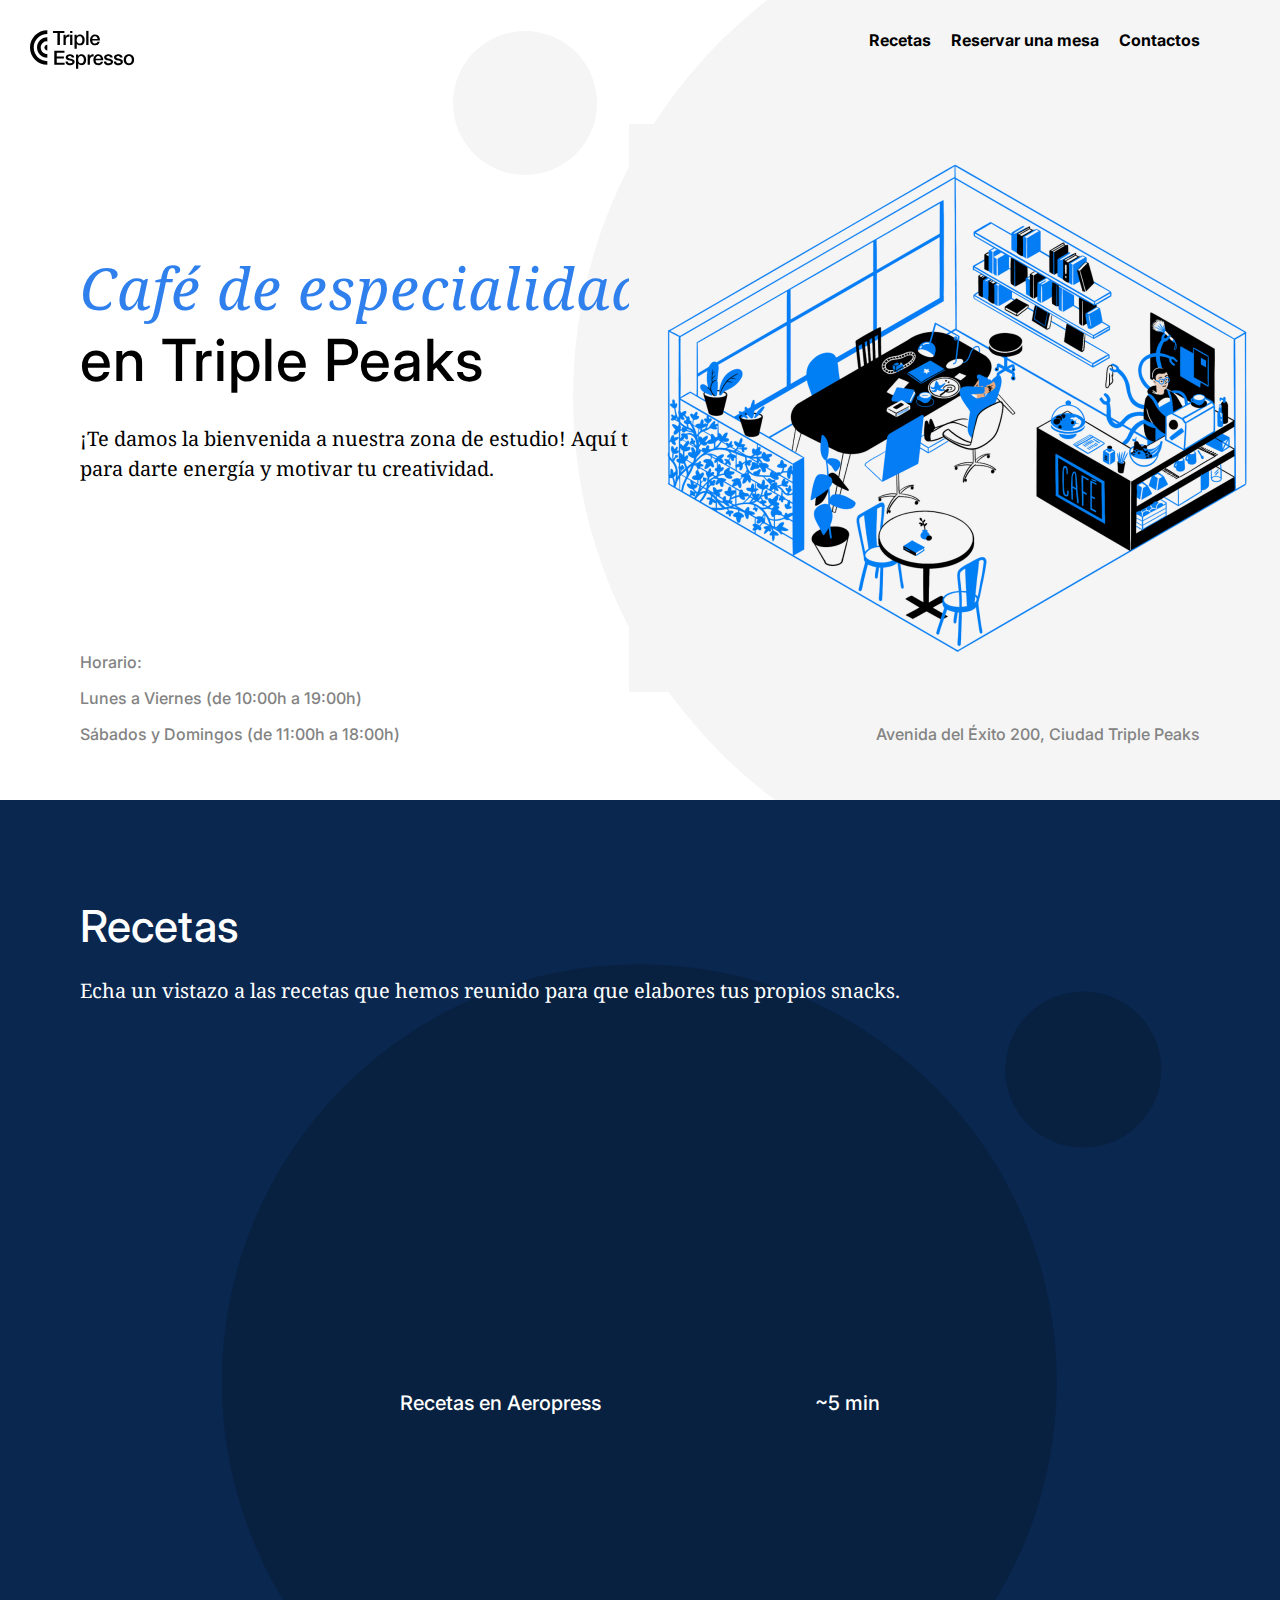
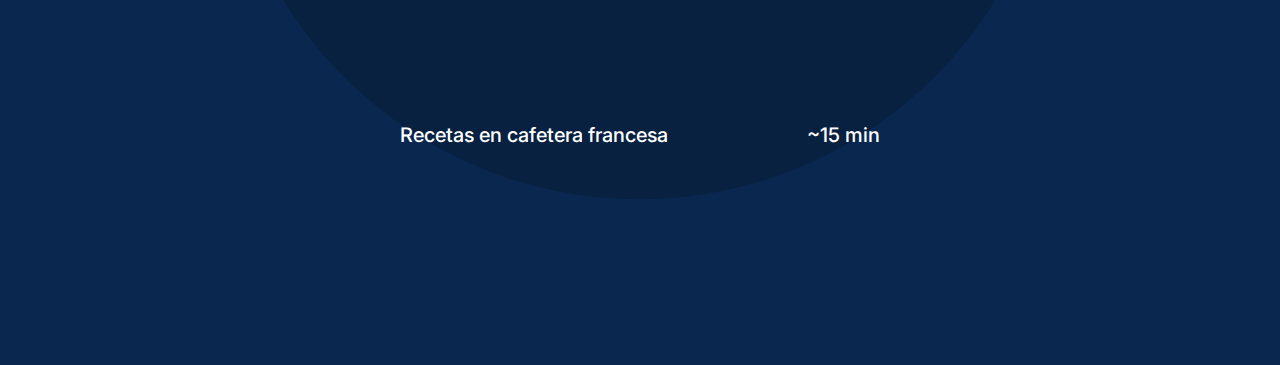
==== index.html @ 5080cb40 "Nueva actualización de mi proyecto 14" ====
<!DOCTYPE html>
<html lang="es">
  <head>
    <meta charset="UTF-8" />
    <meta name="viewport" content="width=device-width, initial-scale=1.0" />
    <meta name="author" content="Paola Gomez" />
    <meta
      name="keywords"
      content="palabra clave 1, palabra clave 2, palabra clave 3"
    />
    <meta
      name="description"
      content="Los meta tags de HTML codifican información para ser interpretada por el navegador y los buscadores. ¿Sabes cuáles son imprescindibles?"
    />
    <link rel="preconnect" href="https://fonts.googleapis.com" />
    <link rel="preconnect" href="https://fonts.gstatic.com" crossorigin />
    <link
      href="https://fonts.googleapis.com/css2?family=Inter&display=swap"
      rel="stylesheet"
    />
    <link
      href="https://fonts.googleapis.com/css2?family=Inter:wght@500&display=swap"
      rel="stylesheet"
    />
    <link
      href="https://fonts.googleapis.com/css2?family=Inter:wght@700&display=swap"
      rel="stylesheet"
    />
    <link
      href="https://fonts.googleapis.com/css2?family=Inter:wght@700&family=Noto+Serif:ital@0;1&display=swap"
      rel="stylesheet"
    />
    <link
      href="https://fonts.googleapis.com/css2?family=Inter:wght@700&family=Noto+Serif:ital,wdth@1,62.5..100&display=swap"
      rel="stylesheet"
    />
    <title>Cafetería</title>
    <link rel="stylesheet" href="./vendor/normalize.css" />
    <link rel="stylesheet" href="./pages/index.css" />
    <link rel="shortcut icon" href="favicon.ico" />
  </head>
  <body>
    <div class="page">
      <header class="header">
        <nav class="nav">
          <img
            src="./images/logo_coffeeshop_dark.svg"
            alt="Logotipo de la Cafetería"
            class="nav__logo"
          />
          <ul class="nav__links">
            <li>
              <a class="nav__link" href="#recipes"> Recetas</a>
            </li>
            <li>
              <a class="nav__link" href="#reservation">Reservar una mesa</a>
            </li>
            <li>
              <a class="nav__link" href="#footer">Contactos</a>
            </li>
          </ul>
        </nav>
        <h1 class="header__title">
          <span class="header__span-accent">Café&nbsp;de&nbsp;especialidad</span
          >en&nbsp;Triple&nbsp;Peaks
        </h1>
        <p class="header__description">
          ¡Te damos la bienvenida a nuestra zona de estudio! Aquí tenemos café
          para darte energía y motivar tu creatividad.
        </p>
        <img
          src="./images/inside_coffee_shop.png"
          alt="Ilustración 'Dentro de la Cafetería'"
          class="header__image"
        />

        <div class="header__footer">
          <div class="header__schedules">
            <p class="header__paragraph">Horario:</p>
            <p class="header__paragraph">
              Lunes a Viernes (de 10:00h a 19:00h)
            </p>
            <p class="header__paragraph">
              Sábados y Domingos (de 11:00h a 18:00h)
            </p>
          </div>
          <div class="header__adress">
            <p class="header__paragraph">
              Avenida del Éxito 200, Ciudad Triple Peaks
            </p>
          </div>
        </div>
      </header>

      <main class="content">
        <section class="recipes" id="recipes">
          <h2 class="recipes__title">Recetas</h2>
          <p class="recipes__subtitle">
            Echa un vistazo a las recetas que hemos reunido para que elabores
            tus propios snacks.
          </p>

          <section class="recipes__videos">
            <section class="recipes__videos-item">
              <iframe
                class="recipes__iframe"
                src="https://www.youtube.com/embed/j6VlT_jUVPc?si=RWPNzAtAzvzfz359"
                title="YouTube video player"
                allow="accelerometer; autoplay; clipboard-write; encrypted-media; gyroscope; picture-in-picture; web-share"
                referrerpolicy="strict-origin-when-cross-origin"
                allowfullscreen
              ></iframe>
              <p class="recipes__video-caption">
                Recetas en Aeropress
                <span class="recipes__video-caption-span">~5 min</span>
              </p>
              <iframe
                class="recipes__iframe"
                src="https://www.youtube.com/embed/st571DYYTR8?si=-ZnwecNfgwsExt08"
                title="YouTube video player"
                allow="accelerometer; autoplay; clipboard-write; encrypted-media; gyroscope; picture-in-picture; web-share"
                referrerpolicy="strict-origin-when-cross-origin"
                allowfullscreen
              ></iframe>
              <p class="recipes__video-caption">
                Recetas en cafetera francesa
                <span class="recipes__video-caption-span">~15 min</span>
              </p>
            </section>
          </section>
        </section>
      </main>

      <section class="reservation" id="reservation"></section>
      <footer class="footer" id="footer"></footer>
    </div>
  </body>
</html>
---- pages/index.css ----
.page {
  min-width: 1100px;
  max-width: 1600px;
  margin: 0 auto;
  font-family: "Arial", sans-serif, "Times New Roman", serif;
  font-size: 16px;
  line-height: 20px;
}
.header {
  display: flex;
  flex-direction: column;
  flex-wrap: wrap;
  position: relative;
  background-color: #ffffff;
  background-image: url("../images/background_header.svg");
  background-repeat: no-repeat;
  background-position: center;
  background-size: cover;
  min-height: 720px;
  max-height: 800px;
  height: 100vh;
}
.nav {
  display: flex;
  justify-content: space-between;
  flex-direction: row;
}
.nav__logo {
  width: 105px;
  height: 39px;
  position: relative;
  margin-top: 30px;
  margin-left: 30px;
}
.nav__links {
  display: flex;
  list-style-type: none;
  column-gap: 20px;
  margin-top: 30px;
  margin-right: 80px;
  padding: 0;
}
.nav__link {
  font-family: "inter";
  font-style: normal;
  font-weight: 500;
  font-size: 16px;
  line-height: 20px;
  color: #000000;
  text-decoration: none;
  font-weight: bold;
}

header__content {
  display: flex;
  justify-content: space-between;
}
.header__title {
  max-width: 709px;
  margin-left: 80px;
  margin-top: 183px;
  margin-bottom: 0;
  font-family: "inter";
  font-style: normal;
  font-weight: 500;
  font-size: 58px;
  line-height: 72px;
  letter-spacing: 1px;
}
.header__span-accent {
  font-family: "Noto Serif";
  font-style: italic;
  font-weight: normal;
  font-size: 58px;
  line-height: 72px;
  color: #2f80ed;
  display: block;
}
.header__description {
  display: flex;
  max-width: 683px;
  margin-top: 28px;
  margin-left: 80px;
  font-family: "Noto Serif";
  font-size: 20px;
  line-height: 30px;
}
.header__image {
  position: absolute;
  width: 646px;
  height: 568px;
  top: 124px;
  right: 5px;
}
.header__footer {
  display: flex;
  justify-content: space-between;
  margin-top: auto;
  margin: auto 80px 40px;
  font-family: "inter";
  font-style: normal;
  font-weight: 500;
  font-size: 16px;
  line-height: 20px;
  color: #838383;
}

.header__schedules {
  list-style-type: none;
}
.header__adress {
  position: absolute;
  z-index: 1;
  right: 80px;
  bottom: 40px;
}
.recipes {
  background-color: #0a2750;
  background-image: url(/images/background_recipes.svg);
  background-repeat: no-repeat;
  background-position: center;
  background-size: cover;
  color: #ffffff;
}

.recipes__title {
  margin: 0;
  padding-top: 100px;
  padding-bottom: 24px;
  padding-left: 80px;
  max-width: 580px;
  font-family: "inter";
  font-style: normal;
  font-weight: 500;
  font-size: 44px;
  line-height: 52px;
}

.recipes__subtitle {
  margin: 0;
  padding-left: 80px;
  padding-bottom: 80px;
  font-family: "Noto Serif";
  font-style: normal;
  font-weight: normal;
  font-size: 20px;
  line-height: 30px;
}

.recipes__videos {
  display: flex;
  column-gap: 40px;
  margin: 0 auto;
  max-width: fit-content;
  padding-bottom: 215px;
}

.recipes__videos-item {
  align-content: center;
}

.recipes__iframe {
  border: none;
  width: 480px;
  height: 273px;
}

.recipes__video-caption {
  margin: 0;
  font-family: "inter";
  font-style: normal;
  font-weight: 500;
  font-size: 20px;
  line-height: 30px;
  padding-top: 24px;
}

.recipes__video-caption-span {
  justify-content: end;
  float: right;
}
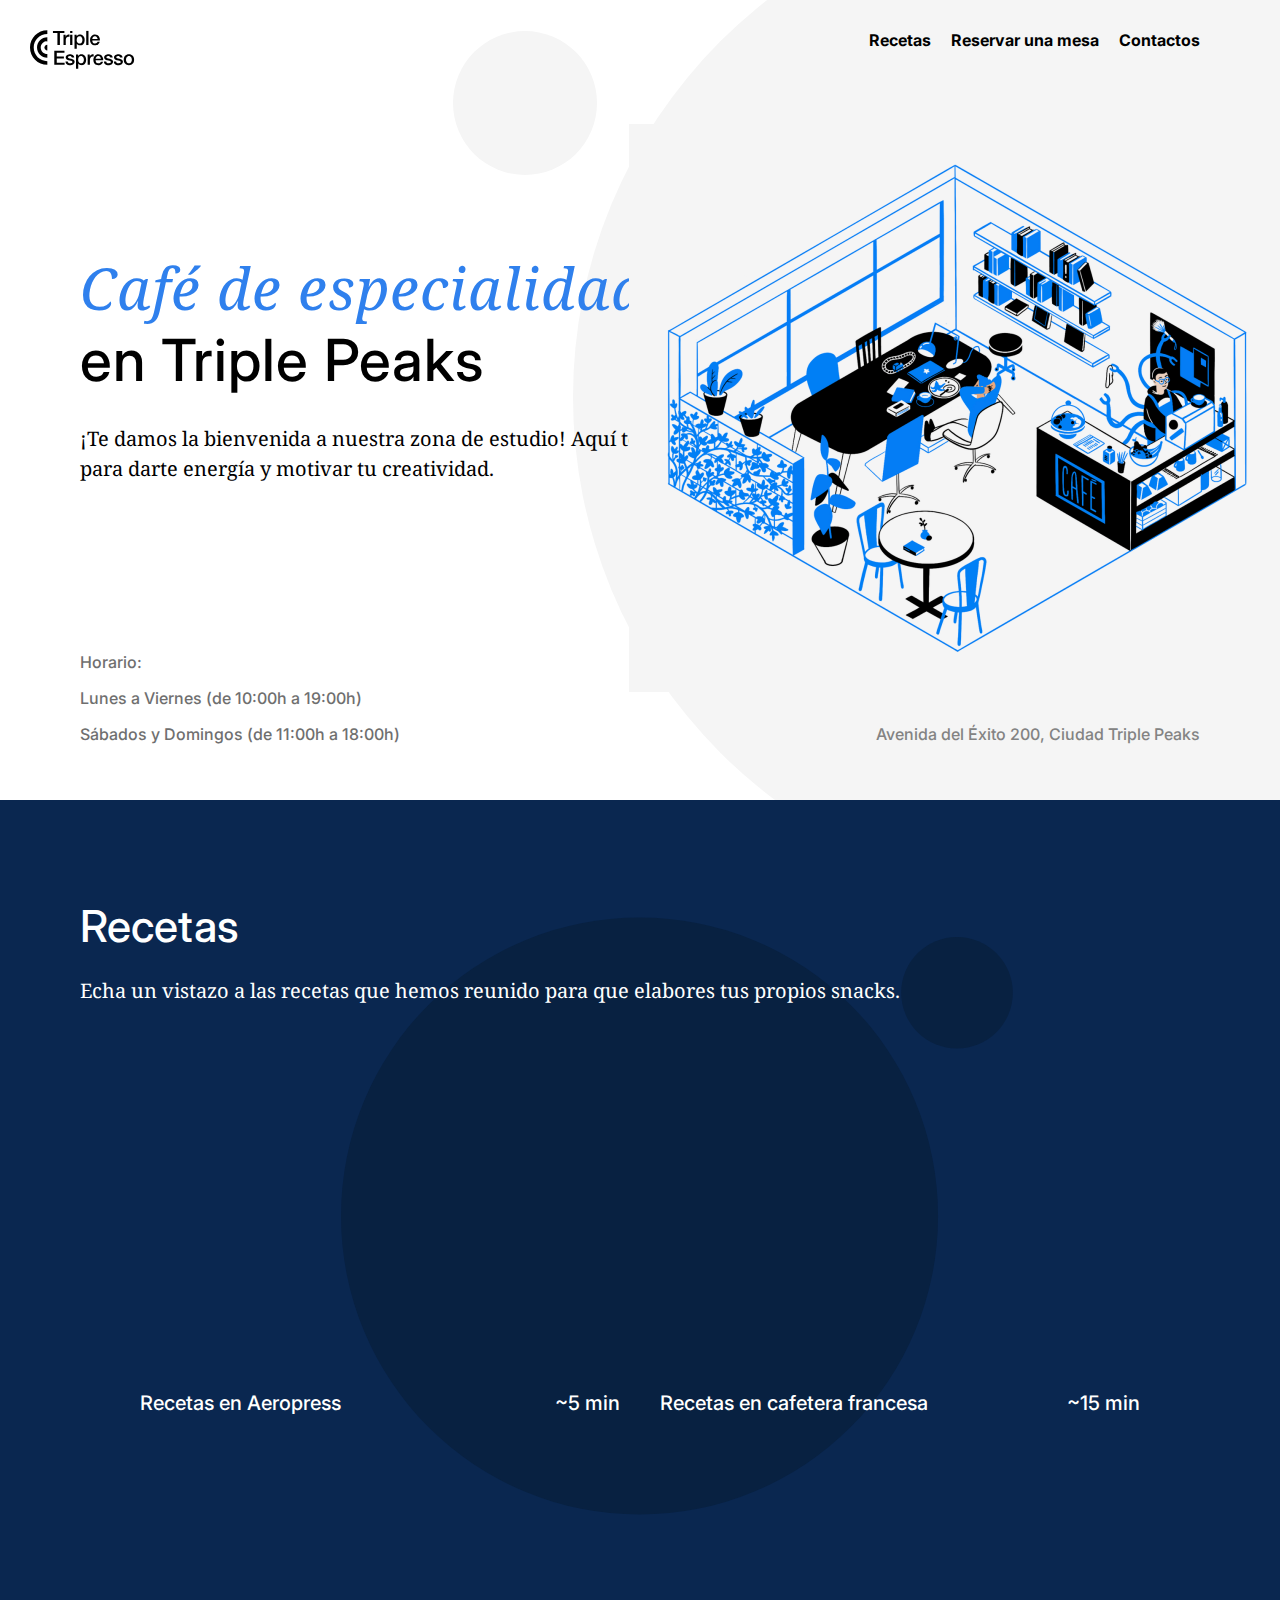
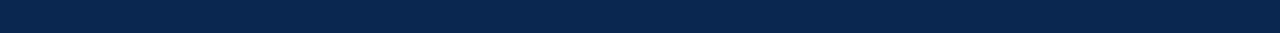
==== commit 183edaeb: "Nueva actualización de mi proyecto 17" ====
--- a/index.html
+++ b/index.html
@@ -44,20 +44,16 @@
       <header class="header">
         <nav class="nav">
           <img
-            src="./images/logo_coffeeshop_dark.svg"
-            alt="Logotipo de la Cafetería"
+            src="images/logo_coffeeshop_dark.svg"
+            alt="Logo Triple Espresso"
             class="nav__logo"
           />
           <ul class="nav__links">
-            <li>
-              <a class="nav__link" href="#recipes"> Recetas</a>
-            </li>
+            <li><a class="nav__link" href="#recipes">Recetas</a></li>
             <li>
               <a class="nav__link" href="#reservation">Reservar una mesa</a>
             </li>
-            <li>
-              <a class="nav__link" href="#footer">Contactos</a>
-            </li>
+            <li><a class="nav__link" href="#footer">Contactos</a></li>
           </ul>
         </nav>
         <h1 class="header__title">
@@ -69,11 +65,10 @@
           para darte energía y motivar tu creatividad.
         </p>
         <img
-          src="./images/inside_coffee_shop.png"
-          alt="Ilustración 'Dentro de la Cafetería'"
+          src="images/inside_coffee_shop.png"
+          alt="Imagen del cafe"
           class="header__image"
         />
-
         <div class="header__footer">
           <div class="header__schedules">
             <p class="header__paragraph">Horario:</p>
@@ -91,7 +86,6 @@
           </div>
         </div>
       </header>
-
       <main class="content">
         <section class="recipes" id="recipes">
           <h2 class="recipes__title">Recetas</h2>
@@ -99,9 +93,8 @@
             Echa un vistazo a las recetas que hemos reunido para que elabores
             tus propios snacks.
           </p>
-
-          <section class="recipes__videos">
-            <section class="recipes__videos-item">
+          <div class="recipes__videos">
+            <div class="recipes__videos-item">
               <iframe
                 class="recipes__iframe"
                 src="https://www.youtube.com/embed/j6VlT_jUVPc?si=RWPNzAtAzvzfz359"
@@ -114,6 +107,8 @@
                 Recetas en Aeropress
                 <span class="recipes__video-caption-span">~5 min</span>
               </p>
+            </div>
+            <div class="recipes__videos-item">
               <iframe
                 class="recipes__iframe"
                 src="https://www.youtube.com/embed/st571DYYTR8?si=-ZnwecNfgwsExt08"
@@ -126,12 +121,11 @@
                 Recetas en cafetera francesa
                 <span class="recipes__video-caption-span">~15 min</span>
               </p>
-            </section>
-          </section>
+            </div>
+          </div>
         </section>
+        <section class="reservation" id="reservation"></section>
       </main>
-
-      <section class="reservation" id="reservation"></section>
       <footer class="footer" id="footer"></footer>
     </div>
   </body>
--- a/pages/index.css
+++ b/pages/index.css
@@ -107,6 +107,7 @@
 
 .header__schedules {
   list-style-type: none;
+  color: #6f6f6f;
 }
 .header__adress {
   position: absolute;
@@ -156,7 +157,7 @@
 }
 
 .recipes__videos-item {
-  align-content: center;
+  column-gap: 24px;
 }
 
 .recipes__iframe {
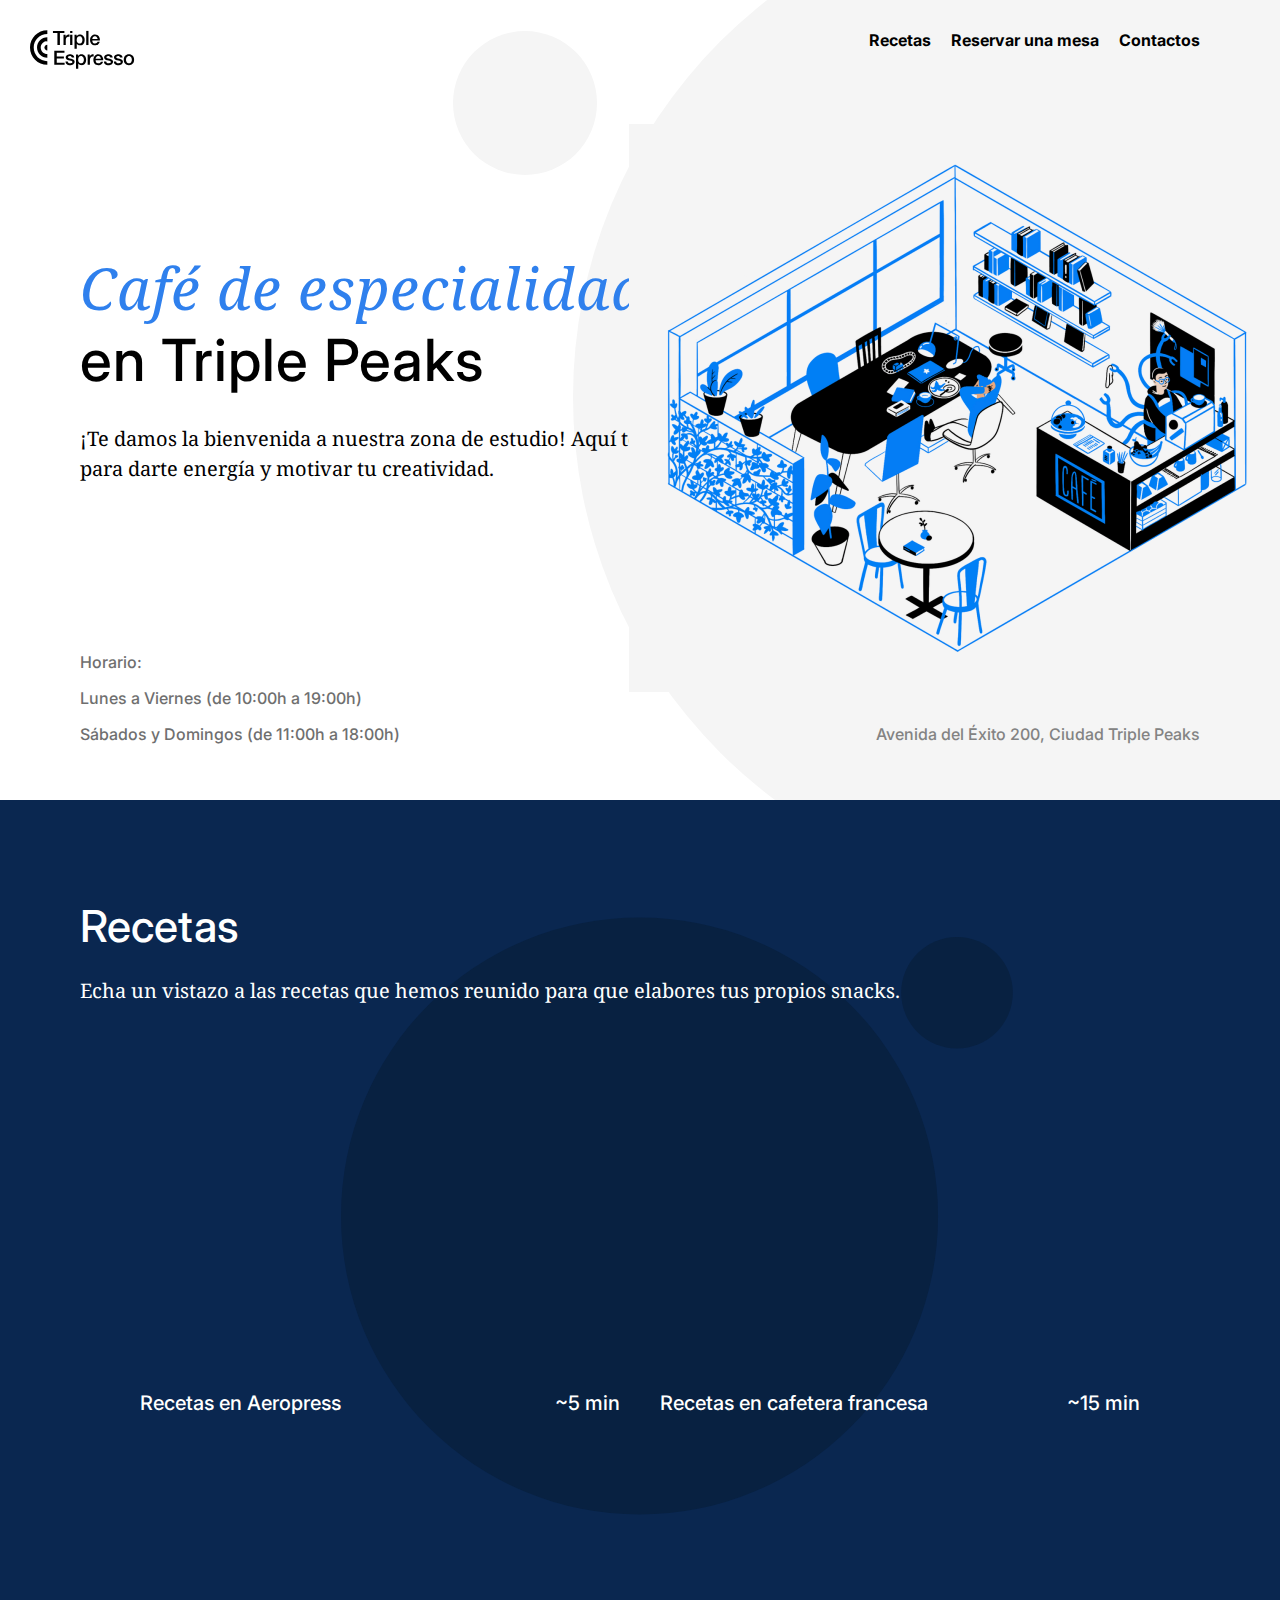
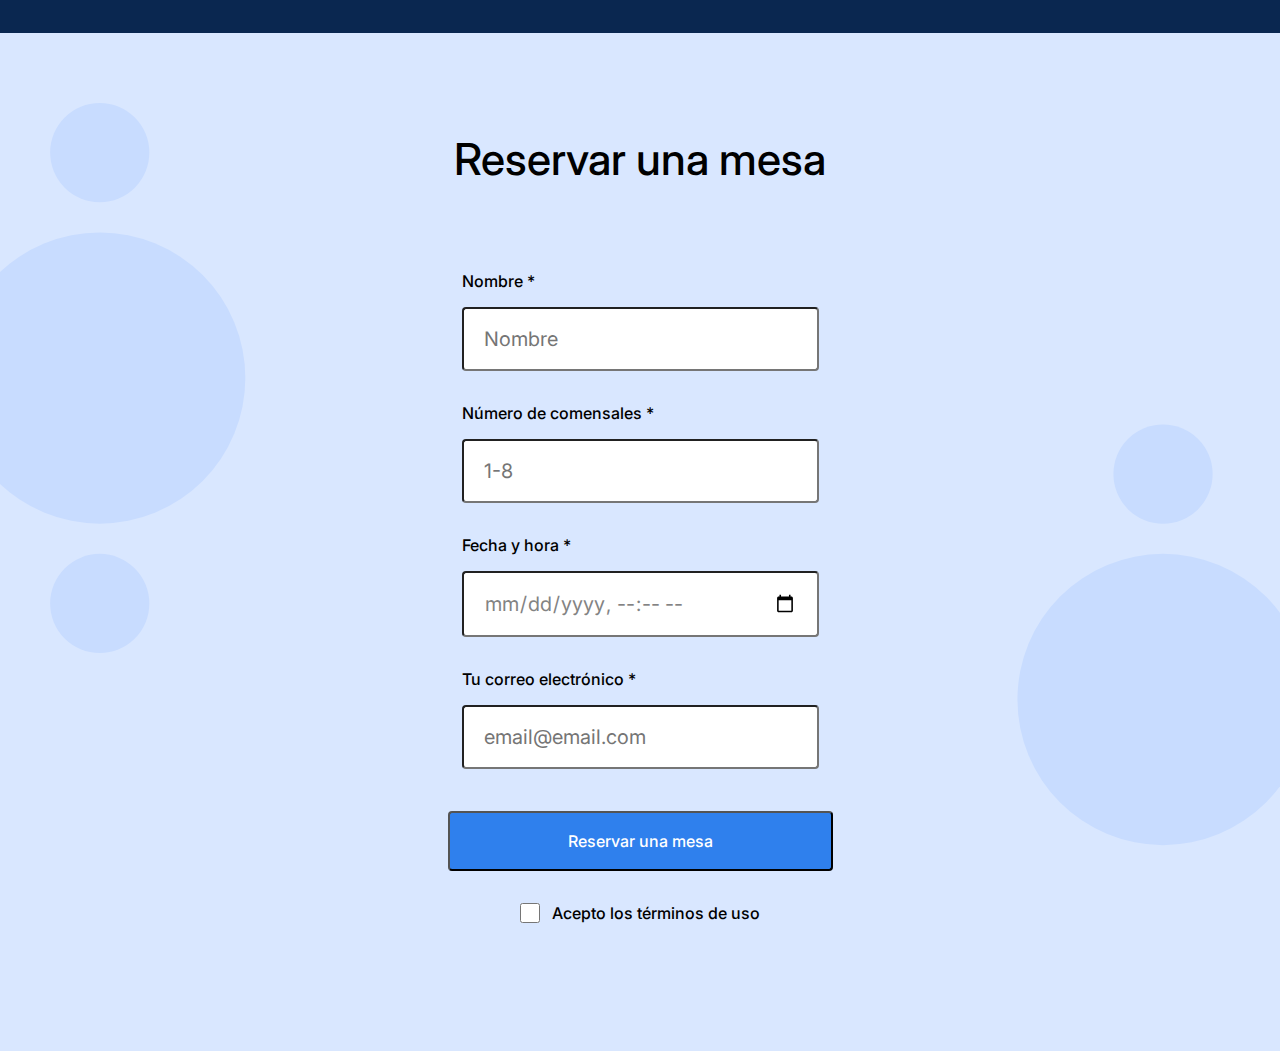
==== commit edd74810: "Nueva actualización de mi proyecto 1" ====
--- a/index.html
+++ b/index.html
@@ -124,7 +124,68 @@
             </div>
           </div>
         </section>
-        <section class="reservation" id="reservation"></section>
+        <section class="reservation" id="reservation">
+          <p class="reservation__title">Reservar una mesa</p>
+          <form class="form reservation__form">
+            <fieldset class="form__fieldset">
+              <label class="form__label" for="name">Nombre *</label>
+              <input
+                class="form__input"
+                type="text"
+                name="name"
+                id="name"
+                placeholder="Nombre"
+                required
+              />
+              <label class="form__label" for="diners"
+                >Número de comensales *</label
+              >
+              <input
+                class="form__input"
+                type="number"
+                name="diners"
+                id="diners"
+                placeholder="1-8"
+                min="1"
+                max="8"
+                required
+              />
+              <label class="form__label" for="date">Fecha y hora *</label>
+              <input
+                class="form__input form__input-date"
+                type="datetime-local"
+                step="1800"
+                name="date"
+                id="date"
+                required
+              />
+              <label class="form__label" for="email"
+                >Tu correo electrónico *</label
+              >
+              <input
+                class="form__input"
+                type="email"
+                name="email"
+                id="email"
+                placeholder="email@email.com"
+                required
+              />
+            </fieldset>
+            <button class="form__button" type="submit">
+              Reservar una mesa
+            </button>
+            <label class="form__label form__label-checkbox" for="terms">
+              <input
+                class="form__checkbox"
+                type="checkbox"
+                name="terms"
+                id="terms"
+                required
+              />
+              Acepto los términos de uso
+            </label>
+          </form>
+        </section>
       </main>
       <footer class="footer" id="footer"></footer>
     </div>
--- a/pages/index.css
+++ b/pages/index.css
@@ -180,3 +180,92 @@
   justify-content: end;
   float: right;
 }
+.reservation {
+  background-color: #d9e7ff;
+  background-image: url(/images/background_reservation.svg);
+  background-repeat: no-repeat;
+  background-position: center;
+  background-size: cover;
+  display: flex;
+  flex-direction: column;
+  align-items: center;
+}
+
+.reservation__title {
+  margin: 0;
+  padding-top: 100px;
+  padding-bottom: 80px;
+  font-family: Inter;
+  font-style: normal;
+  font-weight: 500;
+  font-size: 44px;
+  line-height: 52px;
+}
+
+.form {
+  max-width: 385px;
+  border: none;
+}
+
+.form__fieldset {
+  border: none;
+}
+
+.form__label {
+  font-family: Inter;
+  font-style: normal;
+  font-weight: 500;
+  font-size: 16px;
+  line-height: 20px;
+  display: block;
+  align-items: center;
+  padding-bottom: 8px;
+}
+
+.form__input {
+  font-family: Inter;
+  font-style: normal;
+  font-weight: normal;
+  font-size: 20px;
+  line-height: 30px;
+  margin-top: 8px;
+  margin-bottom: 32px;
+  padding: 15px 20px;
+  border-radius: 4px;
+  box-sizing: border-box;
+  width: 100%;
+  color: #838383;
+}
+
+.form__button {
+  font-family: Inter;
+  font-style: normal;
+  font-weight: 500;
+  font-size: 16px;
+  line-height: 20px;
+  border-radius: 4px;
+  background-color: #2f80ed;
+  opacity: 1;
+  max-width: 385px;
+  height: 60px;
+  color: white;
+  width: 100%;
+}
+
+.form__button:hover {
+  opacity: 0.7;
+}
+
+.form__label-checkbox {
+  display: flex;
+  align-items: center;
+  justify-content: center;
+  gap: 12px;
+  margin: 32px auto 120px;
+}
+
+.form__checkbox {
+  width: 20px;
+  height: 20px;
+  border-radius: 2px;
+}
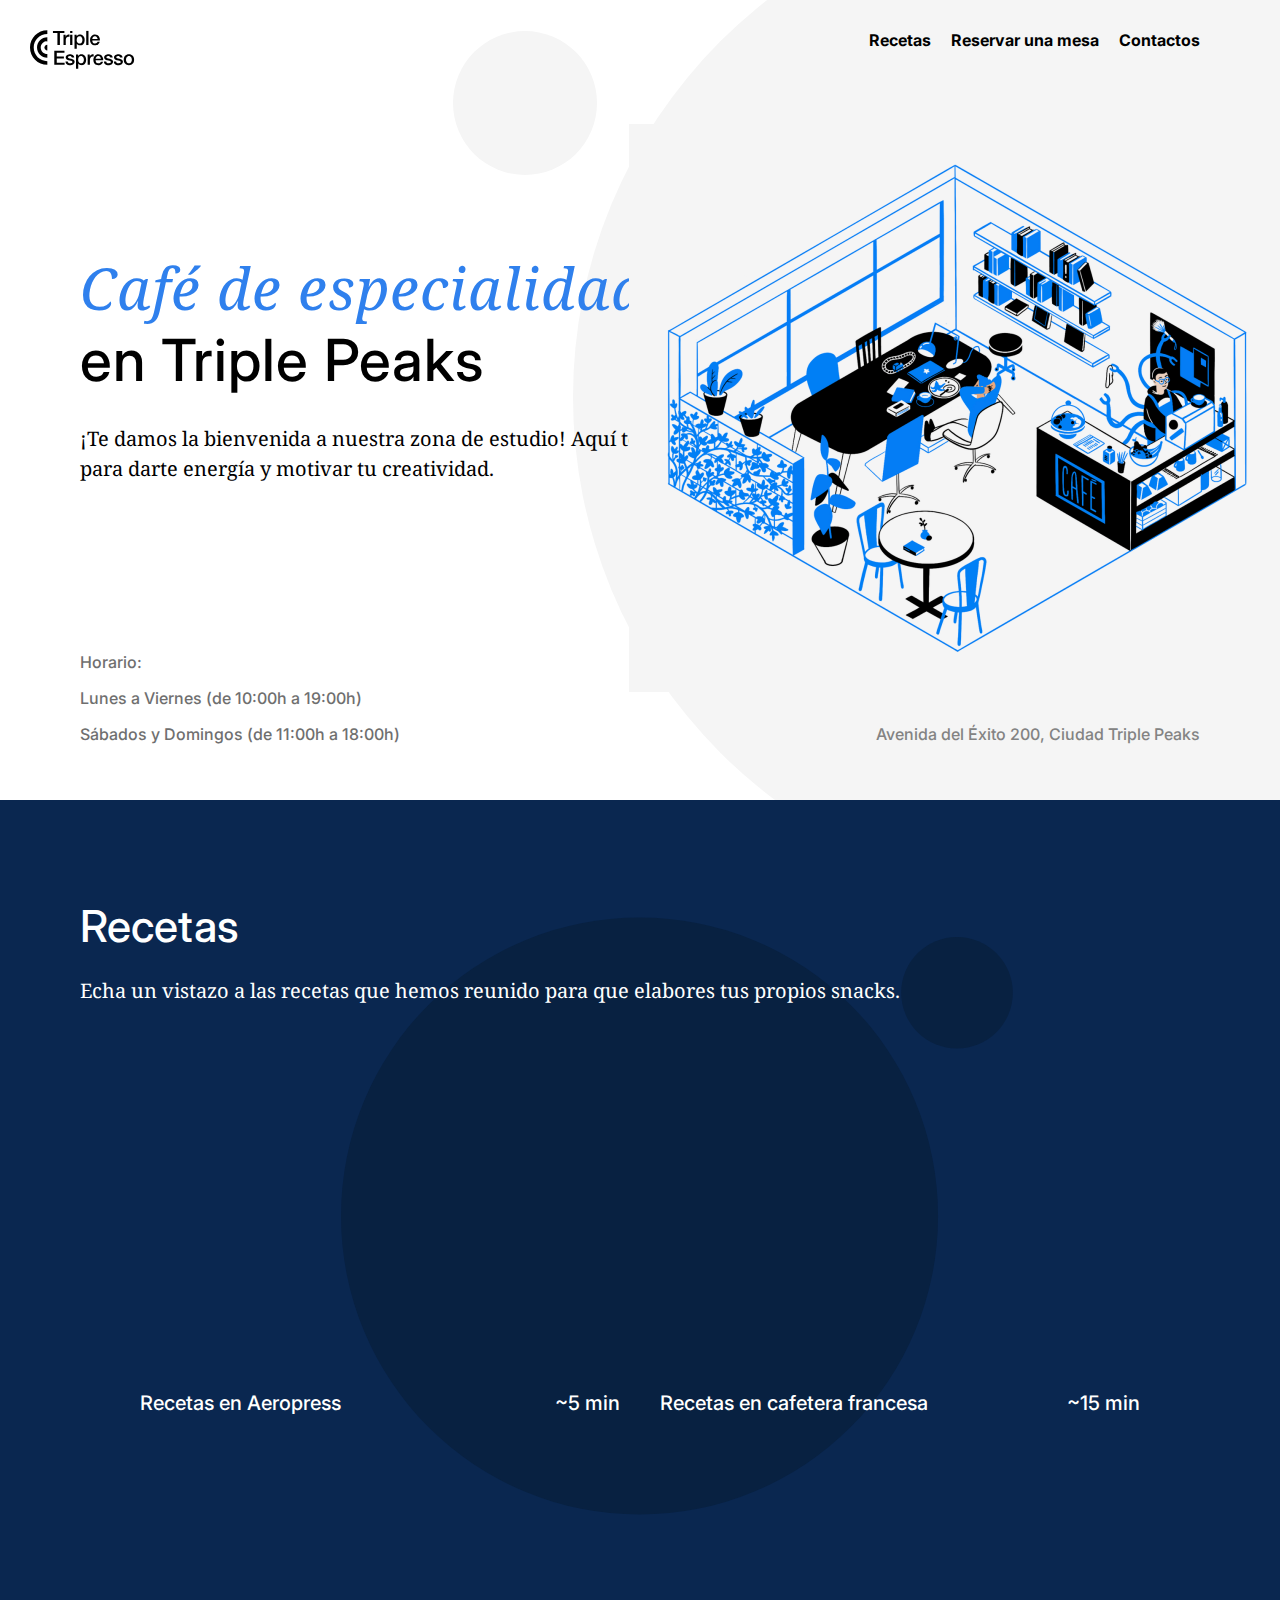
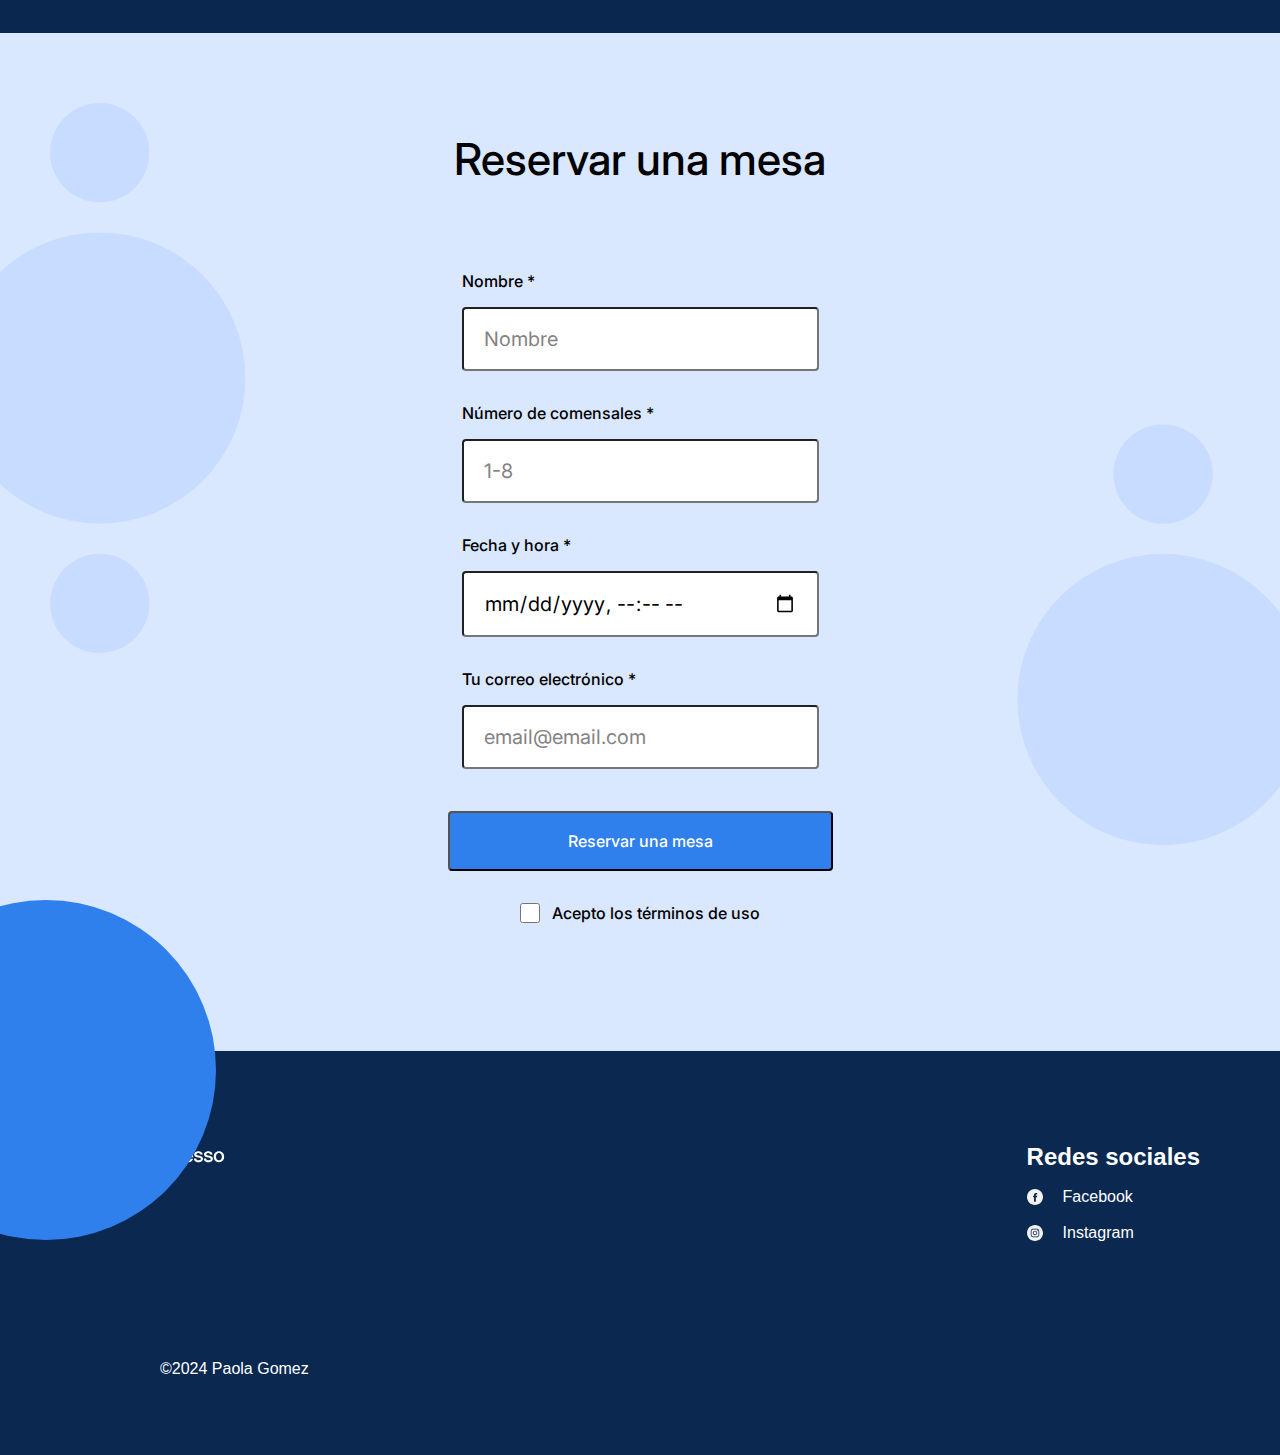
==== commit df2638fd: "Nueva actualización de mi proyecto 1" ====
--- a/index.html
+++ b/index.html
@@ -187,7 +187,44 @@
           </form>
         </section>
       </main>
-      <footer class="footer" id="footer"></footer>
+
+      <footer class="footer" id="contacts">
+        <ul class="footer__columns">
+          <li class="footer__column">
+            <img
+              src="./images/logo_coffeeshop_light.svg"
+              alt="Logotipo de la Biblioteca Triple Peaks"
+              class="footer__logo"
+            />
+          </li>
+          <div class="footer__circle"></div>
+          <li class="footer__column footer__column_content_social">
+            <h2 class="footer__column-heading">Redes sociales</h2>
+            <ul class="footer__list">
+              <li class="footer__list-item">
+                <a href="#" class="footer__column-link">
+                  <img
+                    src="./images/facebook_white.svg"
+                    alt="Logotipo de Facebook"
+                    class="footer__social-icon"
+                  />
+                  Facebook</a
+                >
+              </li>
+              <li class="footer__list-item">
+                <a href="#" class="footer__column-link">
+                  <img
+                    src="./images/instagram_white.svg"
+                    alt="Logotipo de Instagram"
+                    class="footer__social-icon"
+                  />Instagram
+                </a>
+              </li>
+            </ul>
+          </li>
+        </ul>
+        <p class="footer__copyright">©2024 Paola Gomez</p>
+      </footer>
     </div>
   </body>
 </html>
--- a/pages/index.css
+++ b/pages/index.css
@@ -192,9 +192,8 @@
 }
 
 .reservation__title {
-  margin: 0;
   padding-top: 100px;
-  padding-bottom: 80px;
+  margin: 0px auto 80px;
   font-family: Inter;
   font-style: normal;
   font-weight: 500;
@@ -234,6 +233,8 @@
   border-radius: 4px;
   box-sizing: border-box;
   width: 100%;
+}
+::placeholder {
   color: #838383;
 }
 
@@ -253,7 +254,7 @@
 }
 
 .form__button:hover {
-  opacity: 0.7;
+  opacity: 70%;
 }
 
 .form__label-checkbox {
@@ -269,3 +270,75 @@
   height: 20px;
   border-radius: 2px;
 }
+.footer {
+  box-sizing: border-box;
+  background-size: cover;
+  background-color: #0a2850;
+  color: #ffffff;
+  padding-top: 60px;
+  padding-left: 80px;
+  padding-bottom: 60px;
+  padding-right: 80px;
+}
+
+.footer__columns {
+  list-style-type: none;
+  display: flex;
+  flex-direction: row;
+  justify-content: space-between;
+}
+.footer__column_content_social {
+  margin-left: 80px;
+}
+
+.footer__column-heading {
+  margin-bottom: 20px;
+}
+
+.footer__logo {
+  width: 105px;
+  height: 39px;
+  z-index: 1;
+}
+
+.footer__circle {
+  background-color: #2f80ed;
+  height: 340px;
+  width: 340px;
+  border-radius: 50%;
+  z-index: 2;
+  position: absolute;
+  top: 2500px;
+  left: -124px;
+}
+
+.footer__list {
+  /* El siguiente código elimina los estilos predeterminados del navegador para las listas */
+  list-style-type: none;
+  padding: 0;
+  margin: 0;
+}
+
+.footer__list-item {
+  margin-bottom: 16px;
+  list-style-type: none;
+}
+
+.footer__column-link {
+  color: white;
+  text-decoration: none;
+  display: flex;
+  align-items: center;
+  column-gap: 10px;
+}
+
+.footer__social-icon {
+  height: 16px;
+  width: 16px;
+  margin-right: 10px;
+}
+
+.footer__copyright {
+  margin-top: 100px;
+  margin-left: 80px;
+}
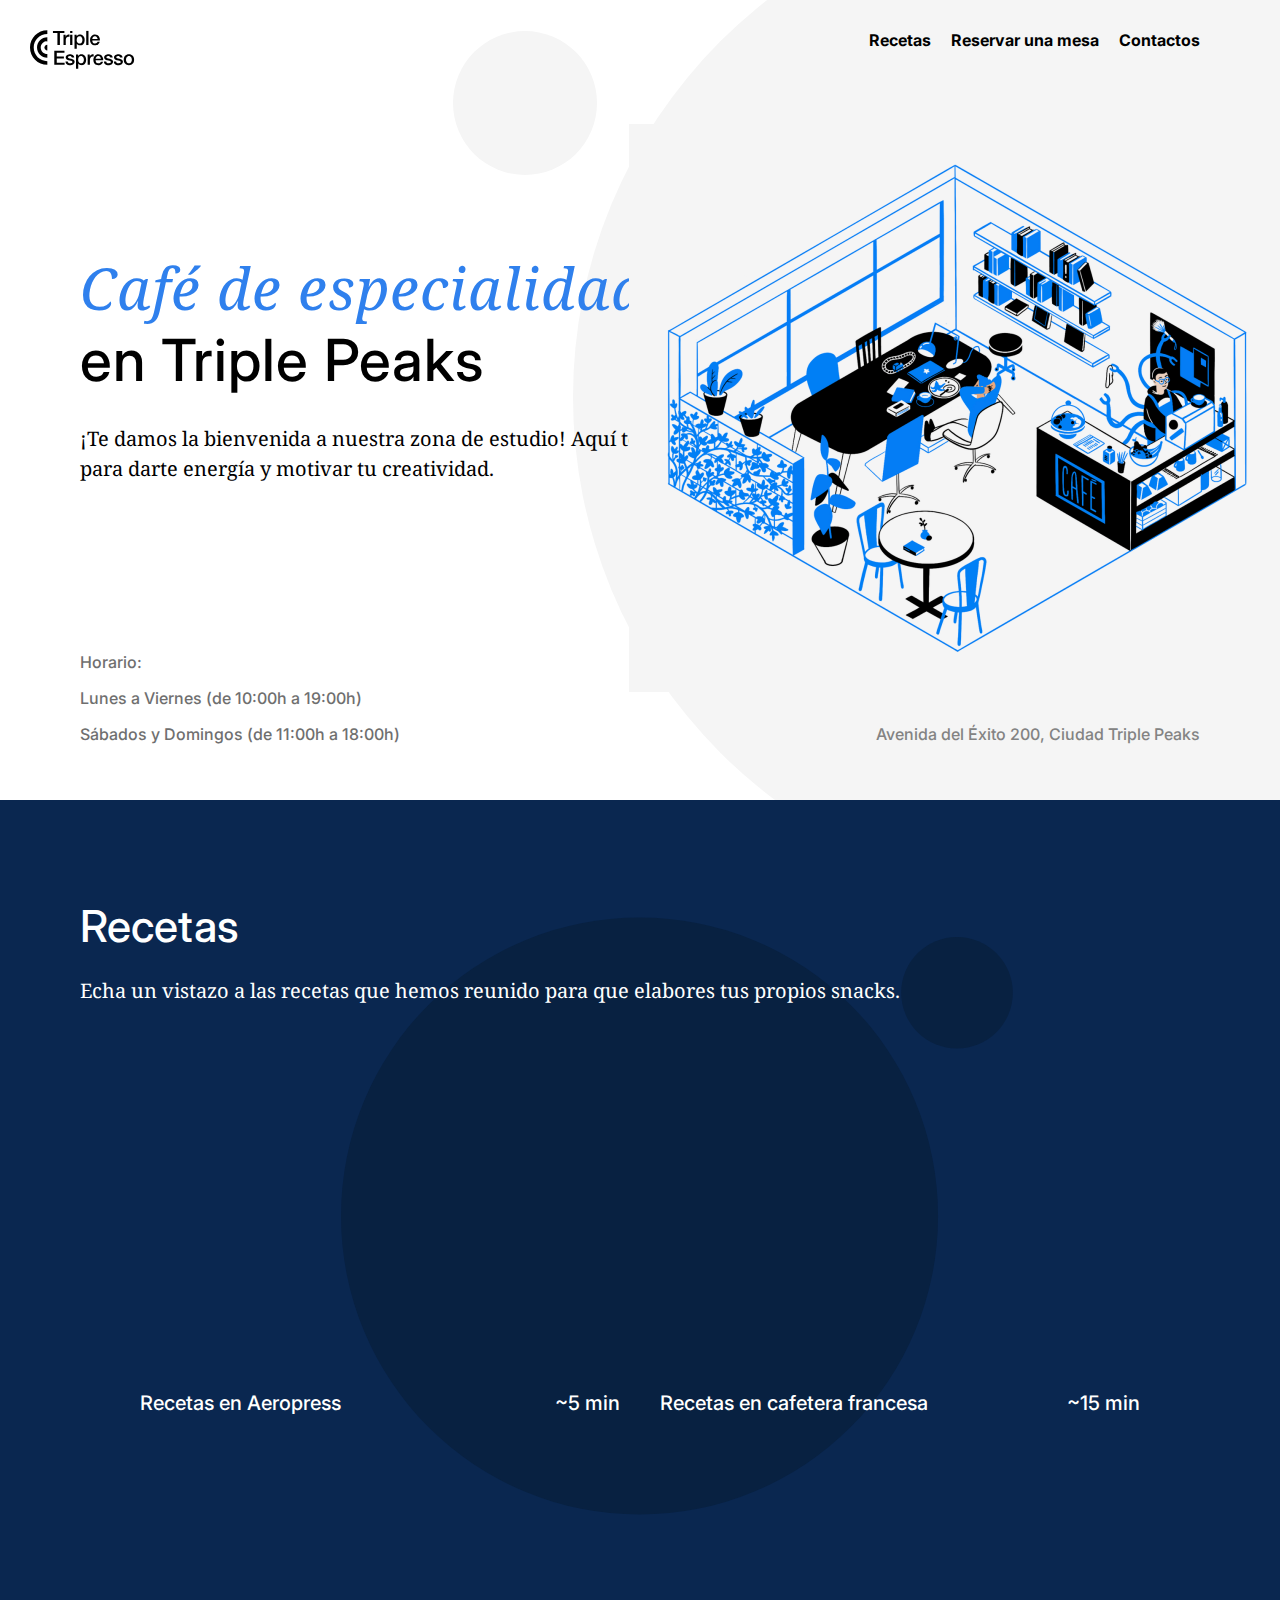
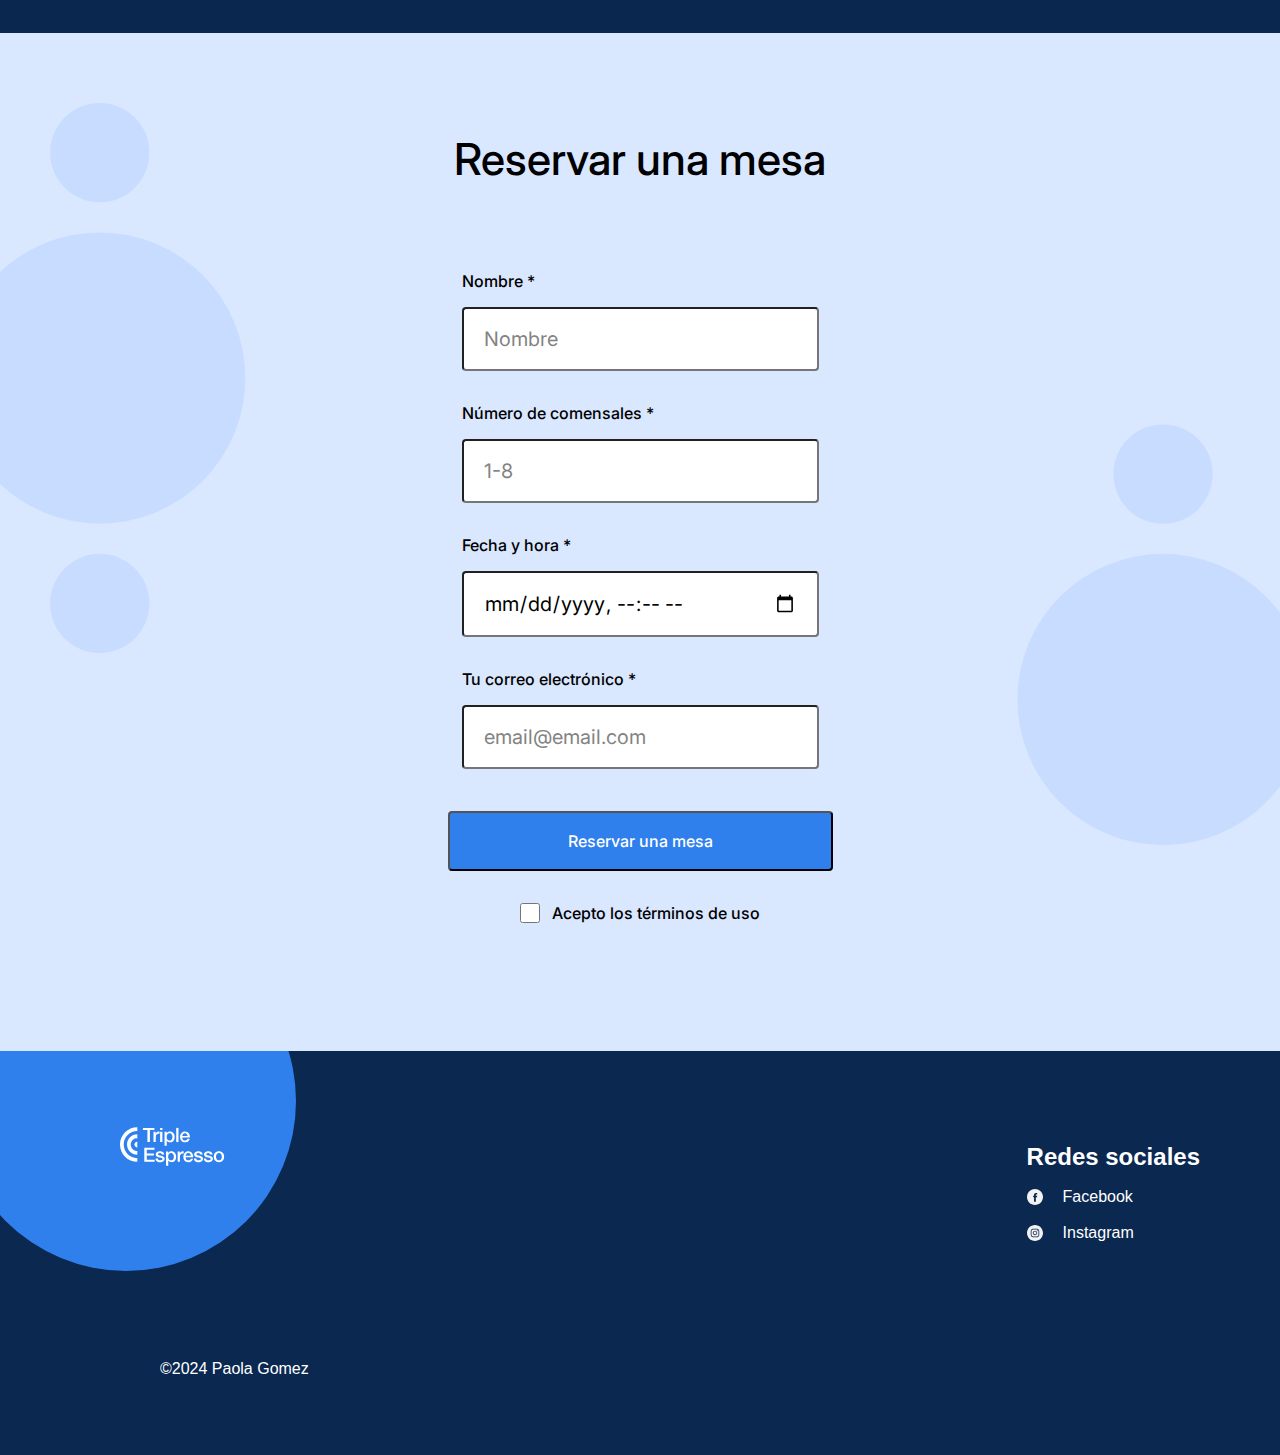
==== commit 8de6776b: "Nueva actualizacion de mi proyecto 1" ====
--- a/index.html
+++ b/index.html
@@ -35,7 +35,6 @@
       rel="stylesheet"
     />
     <title>Cafetería</title>
-    <link rel="stylesheet" href="./vendor/normalize.css" />
     <link rel="stylesheet" href="./pages/index.css" />
     <link rel="shortcut icon" href="favicon.ico" />
   </head>
@@ -188,7 +187,9 @@
         </section>
       </main>
 
-      <footer class="footer" id="contacts">
+      <footer class="footer" id="footer">
+        <div class="footer__content"></div>
+        <div class="footer__circle"></div>
         <ul class="footer__columns">
           <li class="footer__column">
             <img
@@ -197,7 +198,7 @@
               class="footer__logo"
             />
           </li>
-          <div class="footer__circle"></div>
+
           <li class="footer__column footer__column_content_social">
             <h2 class="footer__column-heading">Redes sociales</h2>
             <ul class="footer__list">
--- a/pages/index.css
+++ b/pages/index.css
@@ -1,12 +1,21 @@
-.page {
+@import url("../blocks/page.css");
+@import url("../blocks/header.css");
+@import url("../vendor/normalize.css");
+@import url("../blocks/nav.css");
+@import url("../blocks/recipes.css");
+@import url("../blocks/reservation.css");
+@import url("../blocks/form.css");
+@import url("../blocks/footer.css");
+
+/*.page {
   min-width: 1100px;
   max-width: 1600px;
   margin: 0 auto;
   font-family: "Arial", sans-serif, "Times New Roman", serif;
   font-size: 16px;
   line-height: 20px;
-}
-.header {
+}*/
+/*.header {
   display: flex;
   flex-direction: column;
   flex-wrap: wrap;
@@ -19,8 +28,8 @@
   min-height: 720px;
   max-height: 800px;
   height: 100vh;
-}
-.nav {
+}*/
+/*.nav {
   display: flex;
   justify-content: space-between;
   flex-direction: row;
@@ -51,11 +60,7 @@
   font-weight: bold;
 }
 
-header__content {
-  display: flex;
-  justify-content: space-between;
-}
-.header__title {
+/*.header__title {
   max-width: 709px;
   margin-left: 80px;
   margin-top: 183px;
@@ -114,8 +119,8 @@
   z-index: 1;
   right: 80px;
   bottom: 40px;
-}
-.recipes {
+}*/
+/*.recipes {
   background-color: #0a2750;
   background-image: url(/images/background_recipes.svg);
   background-repeat: no-repeat;
@@ -179,8 +184,9 @@
 .recipes__video-caption-span {
   justify-content: end;
   float: right;
-}
-.reservation {
+}*/
+
+/*.reservation {
   background-color: #d9e7ff;
   background-image: url(/images/background_reservation.svg);
   background-repeat: no-repeat;
@@ -199,9 +205,9 @@
   font-weight: 500;
   font-size: 44px;
   line-height: 52px;
-}
-
-.form {
+}*/
+
+/*.form {
   max-width: 385px;
   border: none;
 }
@@ -269,8 +275,9 @@
   width: 20px;
   height: 20px;
   border-radius: 2px;
-}
-.footer {
+}*/
+
+/*.footer {
   box-sizing: border-box;
   background-size: cover;
   background-color: #0a2850;
@@ -306,14 +313,13 @@
   height: 340px;
   width: 340px;
   border-radius: 50%;
-  z-index: 2;
+  z-index: 0;
   position: absolute;
-  top: 2500px;
+  top: -188;
   left: -124px;
 }
 
 .footer__list {
-  /* El siguiente código elimina los estilos predeterminados del navegador para las listas */
   list-style-type: none;
   padding: 0;
   margin: 0;
